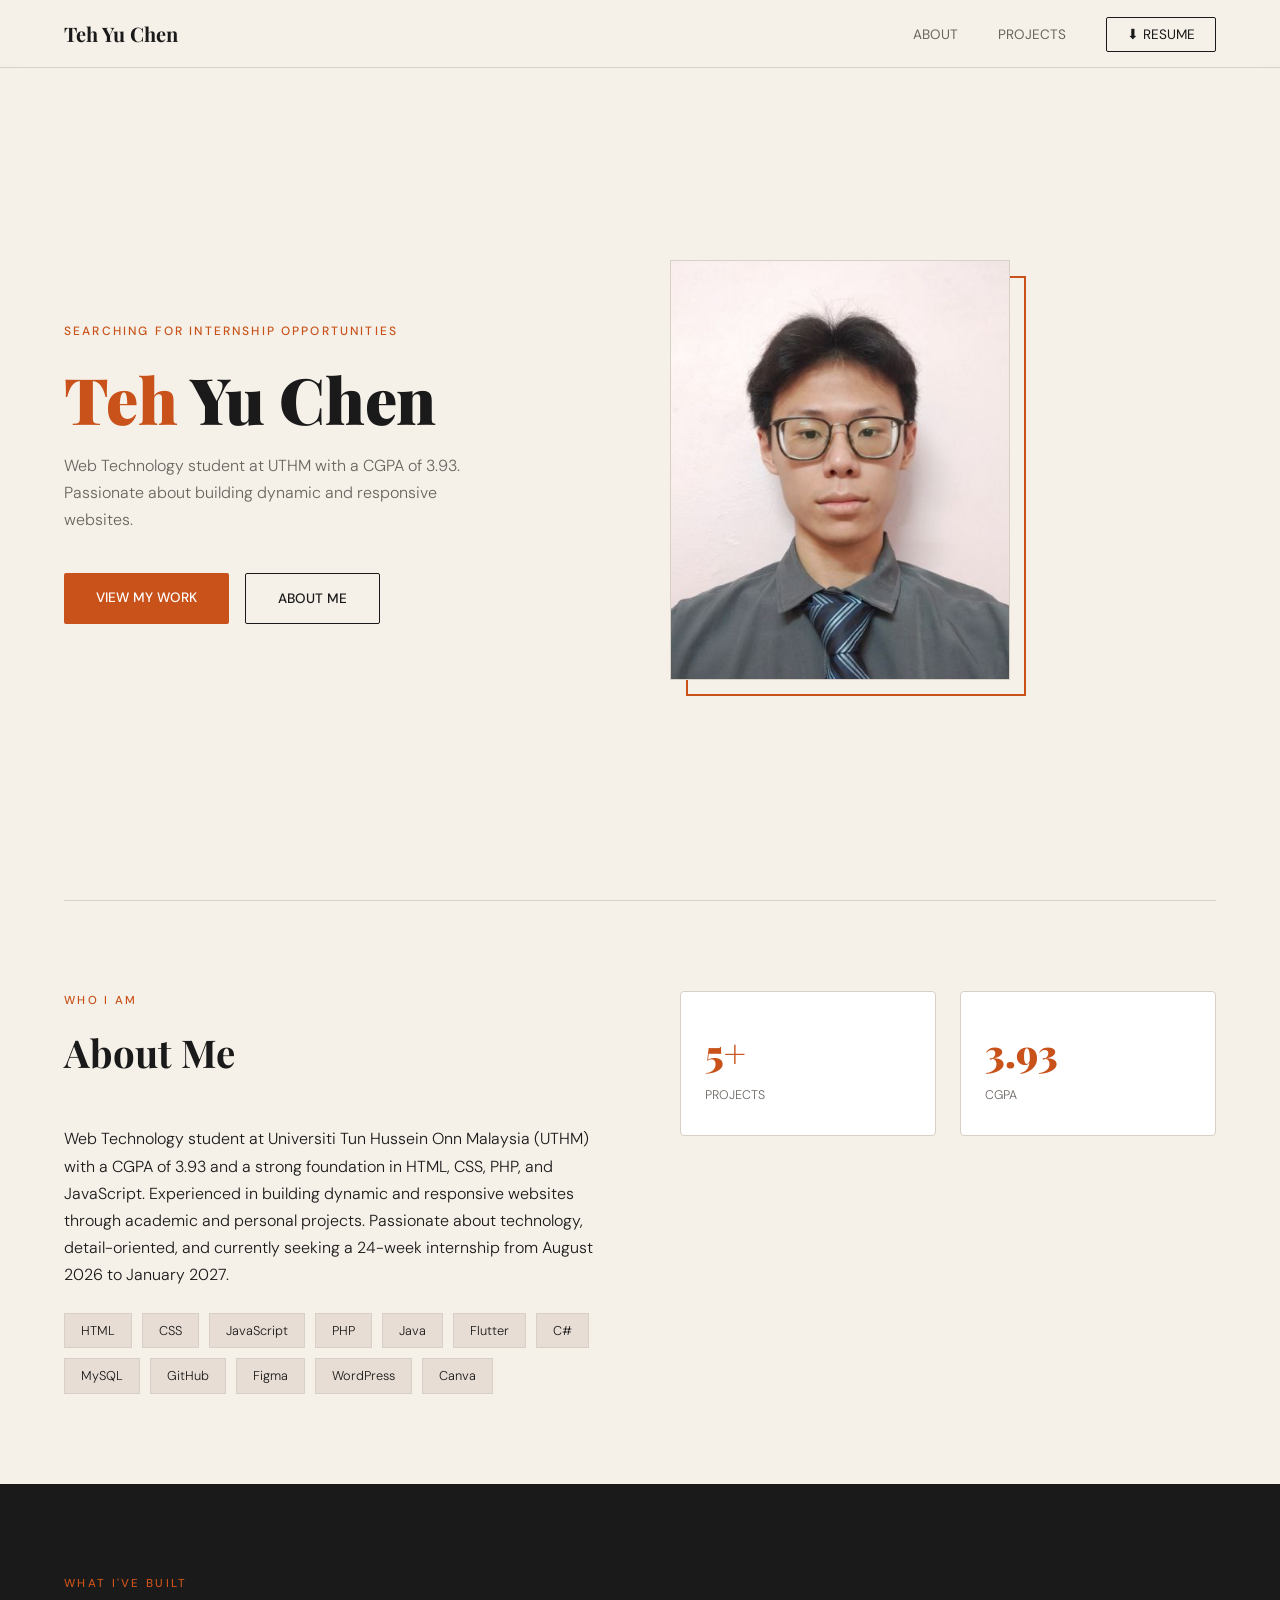
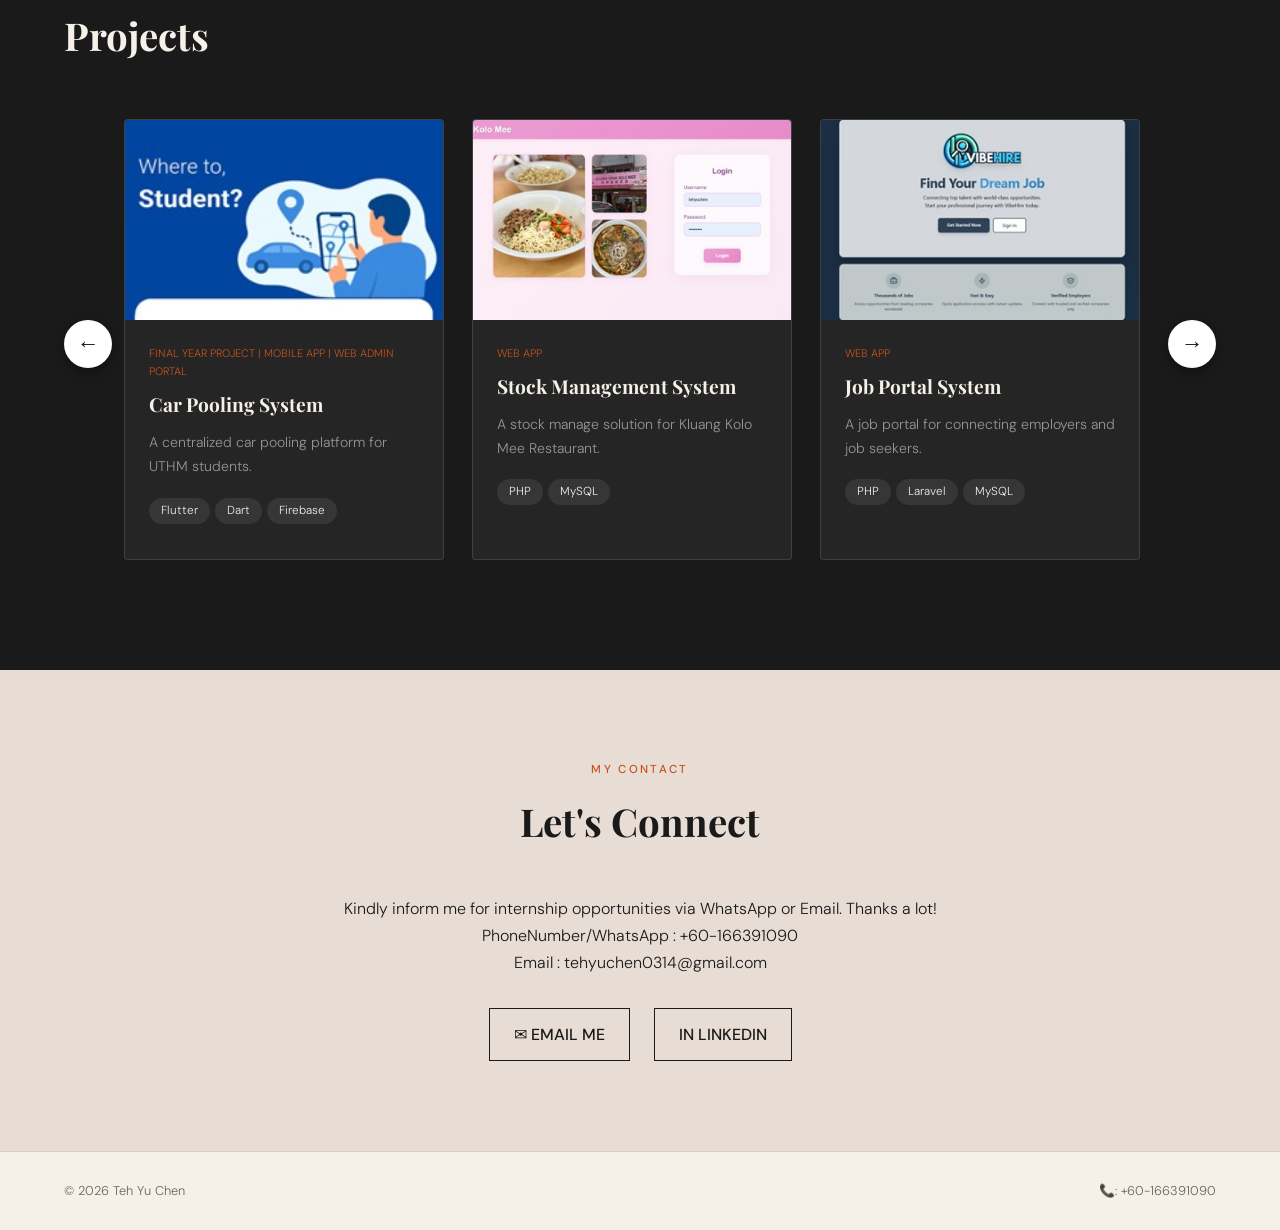
==== index.html @ 6448a8a5 "Initial portfolio upload" ====
<!DOCTYPE html>
<html lang="en">
<head>
  <meta charset="UTF-8" />
  <meta name="viewport" content="width=device-width, initial-scale=1.0"/>
  <title>Teh Yu Chen — Portfolio</title>
  <link href="https://fonts.googleapis.com/css2?family=Playfair+Display:wght@400;700;900&family=DM+Sans:wght@300;400;500&display=swap" rel="stylesheet"/>
  <link rel="stylesheet" href="style.css">
</head>
<body>

<nav>
  <a class="nav-name" href="#hero">Teh Yu Chen</a>
  <ul class="nav-links">
    <li class="hide-mobile"><a href="#about">About</a></li>
    <li class="hide-mobile"><a href="#projects">Projects</a></li>
    <li><a class="btn-resume" href="resume.html" download>⬇ Resume</a></li>
  </ul>
</nav>

<section id="hero">
  <div class="hero-text fade-up">
    <span class="hero-label">Searching for Internship Opportunities</span>
    <h1 class="hero-name"><span>Teh</span> Yu Chen</h1>
    <p class="hero-tagline">Web Technology student at UTHM with a CGPA of 3.93. Passionate about building dynamic and responsive websites.</p>
    <div class="hero-cta">
      <a href="#projects" class="btn-primary">View My Work</a>
      <a href="#about" class="btn-outline">About Me</a>
    </div>
  </div>
  <div class="hero-image-wrap fade-up" style="transition-delay:0.15s">
    <div class="profile-frame">
      <div class="profile-img-placeholder">
        <img id="profileImg" src="image/profilePhoto.jpg" alt="Teh Yu Chen"/>
        <span class="placeholder-icon">🖼</span>
        <span class="placeholder-text">Your Photo Here</span>
      </div>
    </div>
  </div>
</section>

<hr class="divider"/>

<section id="about">
  <div class="fade-up">
    <p class="section-label">Who I Am</p>
    <h2 class="section-title">About Me</h2>
    <div class="about-body">
      <p>Web Technology student at Universiti Tun Hussein Onn Malaysia (UTHM) with a CGPA of 3.93 and a strong foundation in HTML, CSS, PHP, and JavaScript. Experienced in building dynamic and responsive websites through academic and personal projects. Passionate about technology, detail-oriented, and currently seeking a 24-week internship from August 2026 to January 2027.</p>
    </div>
    <div class="skills-grid">
      <span class="skill-tag">HTML</span><span class="skill-tag">CSS</span><span class="skill-tag">JavaScript</span>
      <span class="skill-tag">PHP</span><span class="skill-tag">Java</span><span class="skill-tag">Flutter</span>
      <span class="skill-tag">C#</span><span class="skill-tag">MySQL</span><span class="skill-tag">GitHub</span>
      <span class="skill-tag">Figma</span><span class="skill-tag">WordPress</span><span class="skill-tag">Canva</span>
    </div>
  </div>
  <div class="fade-up" style="transition-delay:0.12s">
    <div class="about-stats">
      <div class="stat-box"><div class="stat-number">5+</div><div class="stat-label">Projects</div></div>
      <div class="stat-box"><div class="stat-number">3.93</div><div class="stat-label">CGPA</div></div>
    </div>
  </div>
</section>

<section id="projects">
  <p class="section-label">What I've Built</p>
  <h2 class="section-title">Projects</h2>

  <div class="carousel-container">
    
    <button class="carousel-btn left-btn" id="slideLeft" aria-label="Scroll left">←</button>
    
    <div class="projects-grid" id="projectsSlider">
      
      <div class="project-card fade-up">
        <a href="project-secureride.html" class="project-card-link">
          <div class="project-screenshot">
            <img src="image/secure_ride_profile.jpg" alt="Project 1"/>
            <span class="screenshot-placeholder-icon">🖥</span>
            <span class="screenshot-placeholder-text">Screenshot Here</span>
          </div>
          <div class="project-info">
            <span class="project-tag">Final Year Project   | Mobile App  | Web Admin Portal</span>
            <h3 class="project-title">Car Pooling System</h3>
            <p class="project-desc">A centralized car pooling platform for UTHM students.</p>
            <div class="project-tech">
              <span class="tech-pill">Flutter</span><span class="tech-pill">Dart</span><span class="tech-pill">Firebase</span>
            </div>
          </div>
        </a>
      </div>

      <div class="project-card fade-up">
        <a href="project-stock.html" class="project-card-link">
          <div class="project-screenshot">
            <img src="image/stock_management_system_profile.jpg" alt="Project 2"/>
            <span class="screenshot-placeholder-icon">🖥</span>
            <span class="screenshot-placeholder-text">Screenshot Here</span>
          </div>
          <div class="project-info">
            <span class="project-tag">Web App</span>
            <h3 class="project-title">Stock Management System</h3>
            <p class="project-desc">A stock manage solution for Kluang Kolo Mee Restaurant.</p>
            <div class="project-tech">
              <span class="tech-pill">PHP</span><span class="tech-pill">MySQL</span>
            </div>
          </div>
        </a>
      </div>

      <div class="project-card fade-up">
        <a href="project-vibehire.html" class="project-card-link">
          <div class="project-screenshot">
            <img src="image/vibeHire_profile.jpg" alt="Project 3"/>
            <span class="screenshot-placeholder-icon">🖥</span>
            <span class="screenshot-placeholder-text">Screenshot Here</span>
          </div>
          <div class="project-info">
            <span class="project-tag">Web App</span>
            <h3 class="project-title">Job Portal System</h3>
            <p class="project-desc">A job portal for connecting employers and job seekers.</p>
            <div class="project-tech">
              <span class="tech-pill">PHP</span><span class="tech-pill">Laravel</span><span class="tech-pill">MySQL</span>
            </div>
          </div>
        </a>
      </div>

      <div class="project-card fade-up">
        <a href="project-recipe.html" class="project-card-link">
          <div class="project-screenshot">
            <img src="image/forknpen_profile.jpg" alt="Project 4"/>
            <span class="screenshot-placeholder-icon">🖥</span>
            <span class="screenshot-placeholder-text">Screenshot Here</span>
          </div>
          <div class="project-info">
            <span class="project-tag">Web App</span>
            <h3 class="project-title">Recipe Sharing Platform</h3>
            <p class="project-desc">A platform for sharing and discovering new recipes.</p>
            <div class="project-tech">
              <span class="tech-pill">C#</span><span class="tech-pill">.NET MVC</span>
            </div>
          </div>
        </a>
      </div>

      <div class="project-card fade-up">
        <a href="project-ppki.html" class="project-card-link">
          <div class="project-screenshot">
            <img src="image/ppki_profile.jpg" alt="Project 5"/>
            <span class="screenshot-placeholder-icon">🖥</span>
            <span class="screenshot-placeholder-text">Screenshot Here</span>
          </div>
          <div class="project-info">
            <span class="project-tag">Mobile App</span>
            <h3 class="project-title">MarketPlace Application</h3>
            <p class="project-desc">A mobile e-commerce application to empower students in the PPKI to sell their products digitally.</p>
            <div class="project-tech">
              <span class="tech-pill">Flutter</span><span class="tech-pill">Dart</span><span class="tech-pill">Firebase</span>
            </div>
          </div>
        </a>
      </div>
      
    </div>

    <button class="carousel-btn right-btn" id="slideRight" aria-label="Scroll right">→</button>
    
  </div>
</section>

<section id="contact">
  <div class="fade-up">
    <p class="section-label">My Contact</p>
    <h2 class="section-title">Let's Connect</h2>
    <p class="contact-intro">Kindly inform me for internship opportunities via WhatsApp or Email. Thanks a lot!</p>
    <p class="contact-intro">PhoneNumber/WhatsApp : +60-166391090</p>
    <p class="contact-intro">Email : tehyuchen0314@gmail.com</p>
    <div class="contact-links">
      <a class="contact-link" href="mailto:tehyuchen0314@gmail.com">✉ Email Me</a>
      <a class="contact-link" href="www.linkedin.com/in/teh-yu-chen-b32431322" target="_blank">in LinkedIn</a>
    </div>
  </div>
</section>

<footer>
  <span>© 2026 Teh Yu Chen</span>
  <span>📞: +60-166391090</span>
</footer>

<script src="script.js"></script>
</body>
</html>
---- style.css ----
/* ── CORE STYLES ── */
*, *::before, *::after { box-sizing: border-box; margin: 0; padding: 0; }
:root {
  --cream: #F5F0E8;
  --ink: #1A1A1A;
  --muted: #6B6460;
  --accent: #C8521A;
  --accent-light: #E8DDD5;
  --line: #D8D0C6;
  --card: #FFFFFF;
}
html { scroll-behavior: smooth; }
body {
  background: var(--cream);
  color: var(--ink);
  font-family: 'DM Sans', sans-serif;
  font-weight: 300;
  line-height: 1.7;
  overflow-x: hidden;
}

/* ── NAV ── */
nav {
  position: fixed; top: 0; left: 0; right: 0; z-index: 100;
  display: flex; align-items: center; justify-content: space-between;
  padding: 0 5%; height: 68px;
  background: rgba(245,240,232,0.92);
  backdrop-filter: blur(10px);
  border-bottom: 1px solid var(--line);
}
.nav-name { font-family: 'Playfair Display', serif; font-weight: 700; font-size: 1.25rem; color: var(--ink); text-decoration: none; }
.nav-links { display: flex; align-items: center; gap: 2.5rem; list-style: none; }
.nav-links a { text-decoration: none; color: var(--muted); font-size: 0.85rem; font-weight: 400; text-transform: uppercase; transition: color 0.2s; }
.nav-links a:hover { color: var(--accent); }
.nav-links .btn-resume { padding: 8px 20px; border: 1.5px solid var(--ink); border-radius: 2px; color: var(--ink) !important; }
.nav-links .btn-resume:hover { background: var(--ink); color: var(--cream) !important; }

/* ── HERO ── */
#hero { min-height: 100vh; display: grid; grid-template-columns: 1fr 1fr; align-items: center; padding: 100px 5% 60px; gap: 60px; }
.hero-label { display: inline-block; font-size: 0.75rem; color: var(--accent); margin-bottom: 1.5rem; font-weight: 500; text-transform: uppercase; letter-spacing: 0.18em; }
.hero-name { font-family: 'Playfair Display', serif; font-size: clamp(2.8rem, 5vw, 4.5rem); font-weight: 900; line-height: 1.05; margin-bottom: 1.2rem; }
.hero-name span { color: var(--accent); }
.hero-tagline { color: var(--muted); max-width: 420px; margin-bottom: 2.5rem; }
.hero-cta { display: flex; gap: 1rem; flex-wrap: wrap; }
.btn-primary { padding: 13px 32px; background: var(--accent); color: #fff; text-decoration: none; font-size: 0.85rem; text-transform: uppercase; font-weight: 500; border-radius: 2px; transition: opacity 0.2s; }
.btn-primary:hover { opacity: 0.9; }
.btn-outline { padding: 13px 32px; border: 1.5px solid var(--ink); color: var(--ink); text-decoration: none; font-size: 0.85rem; text-transform: uppercase; font-weight: 500; border-radius: 2px; transition: background 0.2s, color 0.2s;}
.btn-outline:hover { background: var(--ink); color: var(--cream); }

/* ── IMAGES & PLACEHOLDERS ── */
.profile-frame { position: relative; width: 340px; height: 420px; }
.profile-frame::before { content: ''; position: absolute; top: 16px; left: 16px; width: 100%; height: 100%; border: 2px solid var(--accent); z-index: 0; }
.profile-img-placeholder { position: relative; z-index: 1; width: 100%; height: 100%; background: var(--accent-light); border: 1px solid var(--line); display: flex; flex-direction: column; align-items: center; justify-content: center; }
.profile-img-placeholder img { width: 100%; height: 100%; object-fit: cover; display: none; }

/* ── SECTIONS ── */
section { padding: 90px 5%; }
.section-label { font-size: 0.72rem; letter-spacing: 0.2em; text-transform: uppercase; color: var(--accent); font-weight: 500; margin-bottom: 0.6rem; }
.section-title { font-family: 'Playfair Display', serif; font-size: clamp(1.8rem, 3vw, 2.6rem); font-weight: 700; margin-bottom: 2.5rem; }
.divider { border: none; border-top: 1px solid var(--line); margin: 0 5%; }

/* ── ABOUT ── */
#about { display: grid; grid-template-columns: 1fr 1fr; gap: 80px; }
.skills-grid { display: flex; flex-wrap: wrap; gap: 10px; margin-top: 1.5rem; }
.skill-tag { padding: 6px 16px; background: var(--accent-light); border: 1px solid var(--line); font-size: 0.8rem; }
.about-stats { display: grid; grid-template-columns: 1fr 1fr; gap: 24px; }
.stat-box { padding: 28px 24px; background: var(--card); border: 1px solid var(--line); border-radius: 4px; }
.stat-number { font-family: 'Playfair Display', serif; font-size: 2.4rem; font-weight: 900; color: var(--accent); }
.stat-label { font-size: 0.78rem; color: var(--muted); text-transform: uppercase; }

/* ── PROJECTS (Horizontal Carousel) ── */
#projects { background: var(--ink); color: var(--cream); overflow: hidden; }
#projects .section-title { color: var(--cream); margin-bottom: 2.5rem; }

.project-card-link {
  text-decoration: none; /* Removes underline */
  color: inherit; /* Keeps your existing text colors */
  display: block; /* Ensures the whole card area is clickable */
}

/* The container that holds the grid and creates the "safe zones" */
.carousel-container {
  position: relative;
  display: flex;
  align-items: center;
  padding: 0 60px; /* Safe zone space for the buttons */
}

/* The new circular white button design */
.carousel-btn {
  position: absolute;
  top: 50%;
  transform: translateY(-50%);
  z-index: 10;
  background: #FFFFFF;
  color: #1A1A1A; /* Black arrow */
  border: none;
  width: 48px;
  height: 48px;
  border-radius: 50%; /* Perfect circle */
  font-size: 1.4rem;
  font-weight: bold;
  cursor: pointer;
  display: flex;
  align-items: center;
  justify-content: center;
  box-shadow: 0 4px 12px rgba(0,0,0,0.4);
  transition: transform 0.2s ease, background 0.2s ease;
}

.carousel-btn:hover {
  background: var(--cream);
  transform: translateY(-50%) scale(1.08); /* Pop effect */
}

/* Positioned exactly in the safe zones */
.left-btn { left: 0; }
.right-btn { right: 0; }

/* The scrolling grid */
.projects-grid { 
  display: flex; 
  gap: 28px; 
  overflow-x: auto; 
  scroll-behavior: smooth; 
  padding: 10px 0 20px 0; /* Space for box-shadows */
  width: 100%;
  -ms-overflow-style: none; 
  scrollbar-width: none; 
}
.projects-grid::-webkit-scrollbar { display: none; }

/* Force cards to maintain their width */
.project-card { flex: 0 0 320px; background: rgba(255,255,255,0.05); border: 1px solid rgba(255,255,255,0.12); border-radius: 4px; overflow: hidden; transition: all 0.25s; }
.project-card:hover { transform: translateY(-4px); border-color: var(--accent); }

.project-screenshot { width: 100%; height: 200px; background: rgba(200,82,26,0.15); display: flex; flex-direction: column; align-items: center; justify-content: center; position: relative; }
.project-screenshot img { width: 100%; height: 100%; object-fit: cover; display: none; }
.project-info { padding: 24px; }
.project-tag { font-size: 0.68rem; color: var(--accent); text-transform: uppercase; margin-bottom: 8px; display: block; }
.project-title { font-family: 'Playfair Display', serif; font-size: 1.2rem; margin-bottom: 10px; color: var(--cream); }
.project-desc { font-size: 0.88rem; color: rgba(245,240,232,0.55); margin-bottom: 16px; }
.tech-pill { padding: 3px 12px; background: rgba(255,255,255,0.08); border-radius: 100px; font-size: 0.73rem; margin-right: 5px; display: inline-block; margin-bottom: 6px; }

/* ── CONTACT ── */
#contact { text-align: center; background: var(--accent-light); }
.contact-links { display: flex; justify-content: center; gap: 1.5rem; margin-top: 2rem; }
.contact-link { padding: 12px 24px; border: 1.5px solid var(--ink); text-decoration: none; color: var(--ink); font-weight: 500; text-transform: uppercase; transition: all 0.2s; }
.contact-link:hover { background: var(--ink); color: var(--cream); }

/* ── FOOTER ── */
footer { padding: 28px 5%; display: flex; justify-content: space-between; border-top: 1px solid var(--line); font-size: 0.8rem; color: var(--muted); }

/* ── ANIMATIONS ── */
.fade-up { opacity: 0; transform: translateY(28px); transition: all 0.7s ease; }
.fade-up.visible { opacity: 1; transform: translateY(0); }

/* ── RESPONSIVE ── */
@media (max-width: 860px) {
  #hero { grid-template-columns: 1fr; }
  .profile-frame { width: 260px; height: 320px; margin: 0 auto; }
  #about { grid-template-columns: 1fr; }
  
  /* Reduce padding on smaller screens so cards don't get squished */
  .carousel-container { padding: 0 45px; }
}

@media (max-width: 400px) {
  /* On very small phones, make the project card almost fit the screen width */
  .project-card { flex: 0 0 85vw; }
}

/* ── RESUME DOWNLOAD PAGE ── */
.resume-hero {
  /* This ensures the section fills the screen so the footer stays at the bottom */
  min-height: calc(100vh - 84px); 
  display: flex;
  flex-direction: column;
  align-items: center;
  justify-content: center;
  text-align: center;
  padding: 130px 5% 60px;
}

.resume-hero .section-label { margin-bottom: 0.8rem; }

.resume-hero h1 {
  font-family: 'Playfair Display', serif;
  font-size: clamp(2.2rem, 4vw, 3.4rem);
  font-weight: 900;
  margin-bottom: 1rem;
  line-height: 1.1;
}

.resume-hero h1 span { color: var(--accent); }

.resume-hero p {
  color: var(--muted);
  max-width: 480px;
  margin: 0 auto 2.5rem;
  font-size: 0.95rem;
  line-height: 1.8;
}

.download-btn-wrap {
  display: flex;
  gap: 1rem;
  flex-wrap: wrap;
  justify-content: center;
}

.btn-download {
  display: inline-flex;
  align-items: center;
  gap: 10px;
  padding: 14px 36px;
  background: var(--accent);
  color: #fff;
  text-decoration: none;
  font-size: 0.85rem;
  text-transform: uppercase;
  font-weight: 500;
  letter-spacing: 0.08em;
  border-radius: 2px;
  transition: opacity 0.2s, transform 0.2s;
}

.btn-download:hover { opacity: 0.88; transform: translateY(-1px); }

.btn-download-outline {
  display: inline-flex;
  align-items: center;
  gap: 10px;
  padding: 14px 36px;
  border: 1.5px solid var(--ink);
  color: var(--ink);
  text-decoration: none;
  font-size: 0.85rem;
  text-transform: uppercase;
  font-weight: 500;
  letter-spacing: 0.08em;
  border-radius: 2px;
  transition: background 0.2s, color 0.2s;
}

.btn-download-outline:hover { background: var(--ink); color: var(--cream); }

/* ── INDIVIDUAL PROJECT PAGE STYLES ── */

/* Header Split Layout */
.project-header-split {
  padding: 160px 5% 60px;
  max-width: 1100px;
  margin: 0 auto;
  display: grid;
  grid-template-columns: 1fr 1fr;
  gap: 60px;
  align-items: center;
}

.ph-left h1 {
  font-family: 'Playfair Display', serif;
  font-size: clamp(2.2rem, 4vw, 3.8rem);
  font-weight: 900;
  margin-bottom: 1.2rem;
  line-height: 1.1;
}

.ph-left h1 span { color: var(--accent); }

.project-subtitle {
  color: var(--muted);
  font-size: 1.05rem;
  line-height: 1.8;
  max-width: 480px;
}

.ph-right {
  display: flex;
  justify-content: flex-end;
}

.meta-list {
  display: flex;
  flex-direction: column;
  gap: 24px;
  border-left: 2px solid var(--accent);
  padding-left: 32px;
}

.meta-label {
  display: block;
  font-size: 0.72rem;
  text-transform: uppercase;
  letter-spacing: 0.15em;
  color: var(--muted);
  margin-bottom: 4px;
  font-weight: 500;
}

.meta-value {
  font-weight: 500;
  color: var(--ink);
  font-size: 1.1rem;
}

.meta-tech-list {
  display: flex;
  flex-wrap: wrap;
  gap: 8px;
  margin-top: 6px;
}

/* Main Content Area */
.project-details {
  max-width: 1100px;
  margin: 0 auto;
  padding: 0 5% 90px;
}

.project-overview {
  display: grid;
  grid-template-columns: 1fr 1fr;
  gap: 60px;
  margin-bottom: 60px;
}

.project-overview h3, .gallery-section h3 {
  font-family: 'Playfair Display', serif;
  font-size: 1.5rem;
  margin-bottom: 20px;
  color: var(--ink);
}

.overview-text p {
  color: var(--muted);
  line-height: 1.8;
}

.feature-list {
  list-style: none;
}

.feature-list li {
  position: relative;
  padding-left: 20px;
  margin-bottom: 16px;
  color: var(--muted);
  font-size: 0.95rem;
  line-height: 1.7;
}

.feature-list li::before {
  content: '→';
  position: absolute;
  left: 0;
  color: var(--accent);
  font-weight: bold;
}

.feature-list strong {
  color: var(--ink);
}

/* Screenshot Galleries */
.gallery-section {
  margin-bottom: 60px;
}

.screenshot-box {
  background: var(--accent-light);
  border: 1px solid var(--line);
  border-radius: 4px;
  overflow: hidden;
  box-shadow: 0 4px 20px rgba(0,0,0,0.05);
}

.screenshot-box img {
  width: 100%;
  height: 100%;
  object-fit: cover;
  display: block;
}

/* 3 Portrait Images (Mobile) */
.mobile-gallery {
  display: grid;
  grid-template-columns: repeat(3, 1fr);
  gap: 20px;
}

.mobile-shot {
  aspect-ratio: 9 / 19;
}

/* 2 Landscape Images (Web Admin) */
.web-gallery {
  display: grid;
  grid-template-columns: repeat(2, 1fr);
  gap: 20px;
}

.web-shot {
  aspect-ratio: 16 / 9;
}

/* Responsive Overrides */
@media (max-width: 860px) {
  .project-header-split {
    grid-template-columns: 1fr;
    gap: 40px;
    padding-top: 130px;
  }
  .ph-right {
    justify-content: flex-start;
  }
  .meta-list {
    border-left: none;
    padding-left: 0;
    border-top: 1px solid var(--line);
    padding-top: 30px;
  }
  .project-overview { grid-template-columns: 1fr; gap: 40px; }
  .web-gallery { grid-template-columns: 1fr; }
}

@media (max-width: 600px) {
  .mobile-gallery { grid-template-columns: 1fr; }
  .mobile-shot { max-width: 320px; margin: 0 auto; }
}
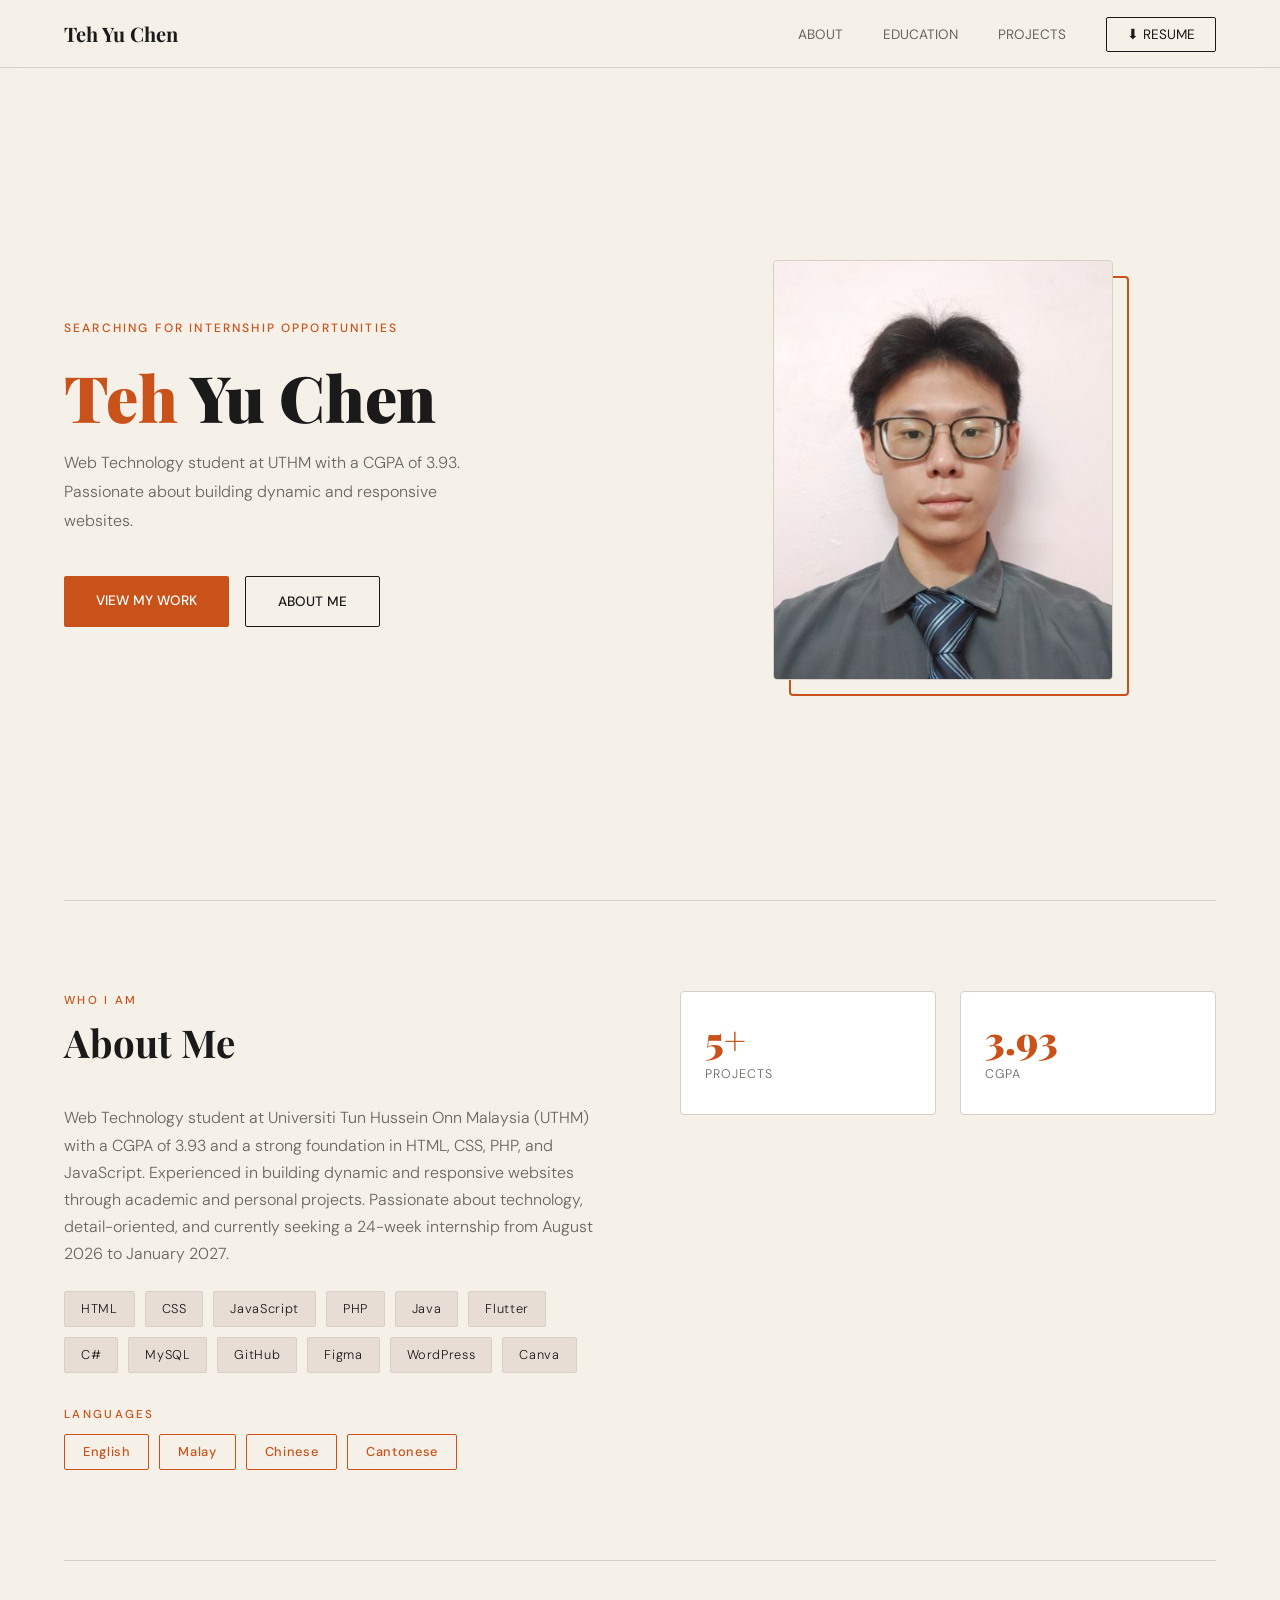
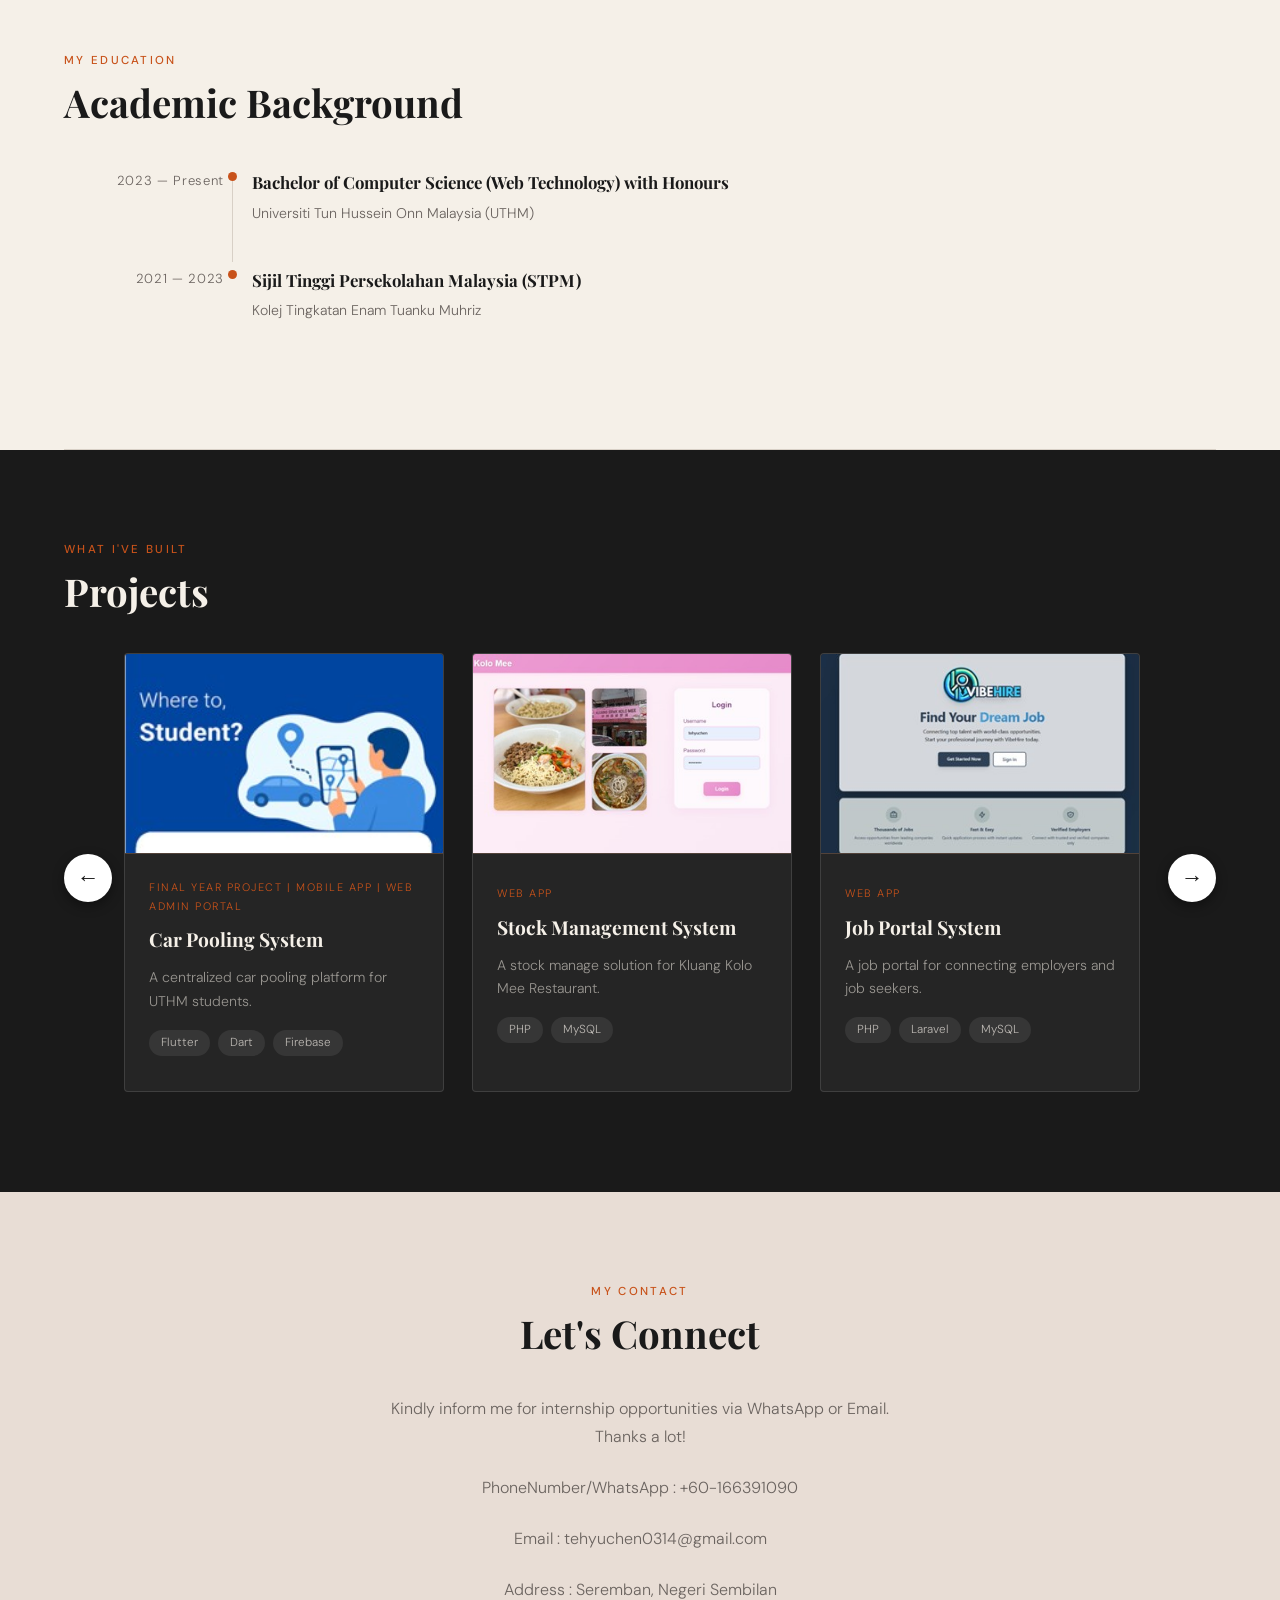
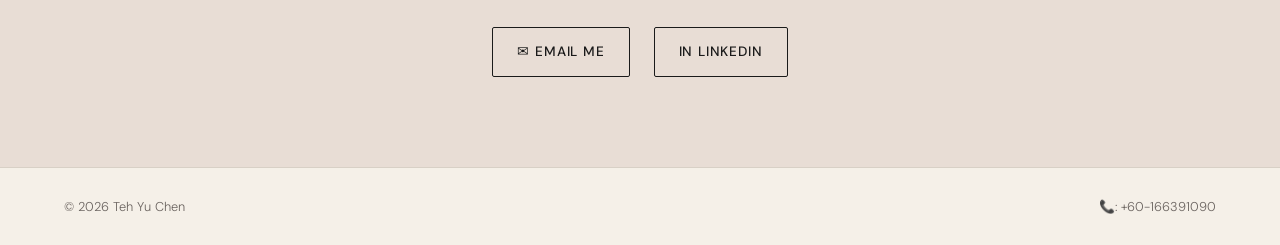
==== commit 2347c534: "Layout Adjustment + Academic detail" ====
--- a/index.html
+++ b/index.html
@@ -13,6 +13,7 @@
   <a class="nav-name" href="#hero">Teh Yu Chen</a>
   <ul class="nav-links">
     <li class="hide-mobile"><a href="#about">About</a></li>
+    <li class="hide-mobile"><a href="#education">Education</a></li>
     <li class="hide-mobile"><a href="#projects">Projects</a></li>
     <li><a class="btn-resume" href="resume.html" download>⬇ Resume</a></li>
   </ul>
@@ -54,6 +55,17 @@
       <span class="skill-tag">C#</span><span class="skill-tag">MySQL</span><span class="skill-tag">GitHub</span>
       <span class="skill-tag">Figma</span><span class="skill-tag">WordPress</span><span class="skill-tag">Canva</span>
     </div>
+
+    <div class="lang-section">
+      <p class="section-label" style="margin-top: 2rem;">Languages</p>
+      <div class="lang-grid">
+        <span class="lang-tag">English</span>
+        <span class="lang-tag">Malay</span>
+        <span class="lang-tag">Chinese</span>
+        <span class="lang-tag">Cantonese</span>
+      </div>
+    </div>
+
   </div>
   <div class="fade-up" style="transition-delay:0.12s">
     <div class="about-stats">
@@ -62,6 +74,36 @@
     </div>
   </div>
 </section>
+
+<hr class="divider"/>
+
+<section id="education">
+  <p class="section-label">My Education</p>
+  <h2 class="section-title">Academic Background</h2>
+  <div class="edu-timeline">
+
+    <div class="edu-item fade-up">
+      <div class="edu-year">2023 — Present</div>
+      <div class="edu-dot"></div>
+      <div class="edu-content">
+        <div class="edu-degree">Bachelor of Computer Science (Web Technology) with Honours</div>
+        <div class="edu-school">Universiti Tun Hussein Onn Malaysia (UTHM)</div>
+      </div>
+    </div>
+
+    <div class="edu-item fade-up" style="transition-delay:0.1s">
+      <div class="edu-year">2021 — 2023</div>
+      <div class="edu-dot"></div>
+      <div class="edu-content">
+        <div class="edu-degree">Sijil Tinggi Persekolahan Malaysia (STPM)</div>
+        <div class="edu-school">Kolej Tingkatan Enam Tuanku Muhriz</div>
+      </div>
+    </div>
+
+  </div>
+</section>
+
+<hr class="divider"/>
 
 <section id="projects">
   <p class="section-label">What I've Built</p>
@@ -177,9 +219,10 @@
     <p class="contact-intro">Kindly inform me for internship opportunities via WhatsApp or Email. Thanks a lot!</p>
     <p class="contact-intro">PhoneNumber/WhatsApp : +60-166391090</p>
     <p class="contact-intro">Email : tehyuchen0314@gmail.com</p>
+    <p class="contact-intro">Address : Seremban, Negeri Sembilan</p>
     <div class="contact-links">
       <a class="contact-link" href="mailto:tehyuchen0314@gmail.com">✉ Email Me</a>
-      <a class="contact-link" href="www.linkedin.com/in/teh-yu-chen-b32431322" target="_blank">in LinkedIn</a>
+      <a class="contact-link" href="https://www.linkedin.com/in/teh-yu-chen-b32431322" target="_blank">in LinkedIn</a>
     </div>
   </div>
 </section>
--- a/style.css
+++ b/style.css
@@ -28,403 +28,197 @@
   backdrop-filter: blur(10px);
   border-bottom: 1px solid var(--line);
 }
-.nav-name { font-family: 'Playfair Display', serif; font-weight: 700; font-size: 1.25rem; color: var(--ink); text-decoration: none; }
+.nav-name { 
+  font-family: 'Playfair Display', serif; 
+  font-weight: 700; 
+  font-size: 1.25rem; 
+  color: var(--ink); 
+  text-decoration: none; 
+  white-space: nowrap; 
+}
 .nav-links { display: flex; align-items: center; gap: 2.5rem; list-style: none; }
 .nav-links a { text-decoration: none; color: var(--muted); font-size: 0.85rem; font-weight: 400; text-transform: uppercase; transition: color 0.2s; }
 .nav-links a:hover { color: var(--accent); }
-.nav-links .btn-resume { padding: 8px 20px; border: 1.5px solid var(--ink); border-radius: 2px; color: var(--ink) !important; }
+.nav-links .btn-resume { 
+  padding: 8px 20px; 
+  border: 1.5px solid var(--ink); 
+  border-radius: 2px; 
+  color: var(--ink) !important; 
+  white-space: nowrap; 
+}
 .nav-links .btn-resume:hover { background: var(--ink); color: var(--cream) !important; }
 
 /* ── HERO ── */
 #hero { min-height: 100vh; display: grid; grid-template-columns: 1fr 1fr; align-items: center; padding: 100px 5% 60px; gap: 60px; }
+.hero-text { max-width: 560px; }
 .hero-label { display: inline-block; font-size: 0.75rem; color: var(--accent); margin-bottom: 1.5rem; font-weight: 500; text-transform: uppercase; letter-spacing: 0.18em; }
 .hero-name { font-family: 'Playfair Display', serif; font-size: clamp(2.8rem, 5vw, 4.5rem); font-weight: 900; line-height: 1.05; margin-bottom: 1.2rem; }
 .hero-name span { color: var(--accent); }
-.hero-tagline { color: var(--muted); max-width: 420px; margin-bottom: 2.5rem; }
+.hero-tagline { color: var(--muted); max-width: 420px; margin-bottom: 2.5rem; line-height: 1.8; }
 .hero-cta { display: flex; gap: 1rem; flex-wrap: wrap; }
-.btn-primary { padding: 13px 32px; background: var(--accent); color: #fff; text-decoration: none; font-size: 0.85rem; text-transform: uppercase; font-weight: 500; border-radius: 2px; transition: opacity 0.2s; }
-.btn-primary:hover { opacity: 0.9; }
-.btn-outline { padding: 13px 32px; border: 1.5px solid var(--ink); color: var(--ink); text-decoration: none; font-size: 0.85rem; text-transform: uppercase; font-weight: 500; border-radius: 2px; transition: background 0.2s, color 0.2s;}
+.btn-primary { padding: 13px 32px; background: var(--accent); color: #fff; text-decoration: none; font-size: 0.85rem; text-transform: uppercase; font-weight: 500; border-radius: 2px; transition: opacity 0.2s, transform 0.2s; }
+.btn-primary:hover { opacity: 0.88; transform: translateY(-1px); }
+.btn-outline { padding: 13px 32px; border: 1.5px solid var(--ink); color: var(--ink); text-decoration: none; font-size: 0.85rem; text-transform: uppercase; font-weight: 500; border-radius: 2px; transition: background 0.2s, color 0.2s; }
 .btn-outline:hover { background: var(--ink); color: var(--cream); }
 
-/* ── IMAGES & PLACEHOLDERS ── */
+/* ── IMAGES & PLACEHOLDERS (Restored Original Alignments) ── */
+.hero-image-wrap { position: relative; display: flex; justify-content: center; align-items: center; }
 .profile-frame { position: relative; width: 340px; height: 420px; }
-.profile-frame::before { content: ''; position: absolute; top: 16px; left: 16px; width: 100%; height: 100%; border: 2px solid var(--accent); z-index: 0; }
-.profile-img-placeholder { position: relative; z-index: 1; width: 100%; height: 100%; background: var(--accent-light); border: 1px solid var(--line); display: flex; flex-direction: column; align-items: center; justify-content: center; }
+.profile-frame::before { content: ''; position: absolute; top: 16px; left: 16px; width: 100%; height: 100%; border: 2px solid var(--accent); border-radius: 4px; z-index: 0; }
+.profile-img-placeholder { position: relative; z-index: 1; width: 100%; height: 100%; background: var(--accent-light); border: 1px solid var(--line); border-radius: 4px; display: flex; flex-direction: column; align-items: center; justify-content: center; gap: 12px; overflow: hidden; }
 .profile-img-placeholder img { width: 100%; height: 100%; object-fit: cover; display: none; }
+.placeholder-icon { font-size: 3rem; opacity: 0.35; }
+.placeholder-text { font-size: 0.78rem; color: var(--muted); letter-spacing: 0.1em; text-transform: uppercase; }
 
 /* ── SECTIONS ── */
 section { padding: 90px 5%; }
 .section-label { font-size: 0.72rem; letter-spacing: 0.2em; text-transform: uppercase; color: var(--accent); font-weight: 500; margin-bottom: 0.6rem; }
-.section-title { font-family: 'Playfair Display', serif; font-size: clamp(1.8rem, 3vw, 2.6rem); font-weight: 700; margin-bottom: 2.5rem; }
-.divider { border: none; border-top: 1px solid var(--line); margin: 0 5%; }
-
-/* ── ABOUT ── */
-#about { display: grid; grid-template-columns: 1fr 1fr; gap: 80px; }
+.section-title { font-family: 'Playfair Display', serif; font-size: clamp(1.8rem, 3vw, 2.6rem); font-weight: 700; line-height: 1.15; margin-bottom: 2.5rem; }
+hr.divider { border: none; border-top: 1px solid var(--line); margin: 0 5%; }
+
+/* ── ABOUT  ── */
+#about { display: grid; grid-template-columns: 1fr 1fr; gap: 80px; align-items: start; }
+.about-body { color: var(--muted); font-size: 1rem; }
+.about-body p { margin-bottom: 1.2rem; }
 .skills-grid { display: flex; flex-wrap: wrap; gap: 10px; margin-top: 1.5rem; }
-.skill-tag { padding: 6px 16px; background: var(--accent-light); border: 1px solid var(--line); font-size: 0.8rem; }
+.skill-tag { padding: 6px 16px; background: var(--accent-light); border: 1px solid var(--line); border-radius: 2px; font-size: 0.8rem; color: var(--ink); letter-spacing: 0.05em; }
 .about-stats { display: grid; grid-template-columns: 1fr 1fr; gap: 24px; }
 .stat-box { padding: 28px 24px; background: var(--card); border: 1px solid var(--line); border-radius: 4px; }
-.stat-number { font-family: 'Playfair Display', serif; font-size: 2.4rem; font-weight: 900; color: var(--accent); }
-.stat-label { font-size: 0.78rem; color: var(--muted); text-transform: uppercase; }
-
-/* ── PROJECTS (Horizontal Carousel) ── */
-#projects { background: var(--ink); color: var(--cream); overflow: hidden; }
-#projects .section-title { color: var(--cream); margin-bottom: 2.5rem; }
-
-.project-card-link {
-  text-decoration: none; /* Removes underline */
-  color: inherit; /* Keeps your existing text colors */
-  display: block; /* Ensures the whole card area is clickable */
-}
-
-/* The container that holds the grid and creates the "safe zones" */
-.carousel-container {
-  position: relative;
-  display: flex;
-  align-items: center;
-  padding: 0 60px; /* Safe zone space for the buttons */
-}
-
-/* The new circular white button design */
-.carousel-btn {
-  position: absolute;
-  top: 50%;
-  transform: translateY(-50%);
-  z-index: 10;
-  background: #FFFFFF;
-  color: #1A1A1A; /* Black arrow */
-  border: none;
-  width: 48px;
-  height: 48px;
-  border-radius: 50%; /* Perfect circle */
-  font-size: 1.4rem;
-  font-weight: bold;
-  cursor: pointer;
-  display: flex;
-  align-items: center;
-  justify-content: center;
-  box-shadow: 0 4px 12px rgba(0,0,0,0.4);
-  transition: transform 0.2s ease, background 0.2s ease;
-}
-
-.carousel-btn:hover {
-  background: var(--cream);
-  transform: translateY(-50%) scale(1.08); /* Pop effect */
-}
-
-/* Positioned exactly in the safe zones */
+.stat-number { font-family: 'Playfair Display', serif; font-size: 2.4rem; font-weight: 900; color: var(--accent); line-height: 1; margin-bottom: 6px; }
+.stat-label { font-size: 0.78rem; color: var(--muted); letter-spacing: 0.08em; text-transform: uppercase; }
+
+
+/* ── PROJECTS (Carousel with Restored Original Placeholders) ── */
+#projects { background: var(--ink); color: var(--cream); }
+#projects .section-title { color: var(--cream); }
+
+.project-card-link { text-decoration: none; color: inherit; display: block; }
+.carousel-container { position: relative; display: flex; align-items: center; padding: 0 60px; }
+.carousel-btn { position: absolute; top: 50%; transform: translateY(-50%); z-index: 10; background: #FFFFFF; color: #1A1A1A; border: none; width: 48px; height: 48px; border-radius: 50%; font-size: 1.4rem; font-weight: bold; cursor: pointer; display: flex; align-items: center; justify-content: center; box-shadow: 0 4px 12px rgba(0,0,0,0.4); transition: transform 0.2s ease, background 0.2s ease; }
+.carousel-btn:hover { background: var(--cream); transform: translateY(-50%) scale(1.08); }
 .left-btn { left: 0; }
 .right-btn { right: 0; }
 
-/* The scrolling grid */
-.projects-grid { 
-  display: flex; 
-  gap: 28px; 
-  overflow-x: auto; 
-  scroll-behavior: smooth; 
-  padding: 10px 0 20px 0; /* Space for box-shadows */
-  width: 100%;
-  -ms-overflow-style: none; 
-  scrollbar-width: none; 
-}
+.projects-grid { display: flex; gap: 28px; overflow-x: auto; scroll-behavior: smooth; padding-bottom: 10px; width: 100%; -ms-overflow-style: none; scrollbar-width: none; }
 .projects-grid::-webkit-scrollbar { display: none; }
 
-/* Force cards to maintain their width */
-.project-card { flex: 0 0 320px; background: rgba(255,255,255,0.05); border: 1px solid rgba(255,255,255,0.12); border-radius: 4px; overflow: hidden; transition: all 0.25s; }
+.project-card { flex: 0 0 320px; background: rgba(255,255,255,0.05); border: 1px solid rgba(255,255,255,0.12); border-radius: 4px; overflow: hidden; transition: transform 0.25s, border-color 0.25s; }
 .project-card:hover { transform: translateY(-4px); border-color: var(--accent); }
 
-.project-screenshot { width: 100%; height: 200px; background: rgba(200,82,26,0.15); display: flex; flex-direction: column; align-items: center; justify-content: center; position: relative; }
+.project-screenshot { width: 100%; height: 200px; background: rgba(200,82,26,0.15); display: flex; flex-direction: column; align-items: center; justify-content: center; gap: 10px; border-bottom: 1px solid rgba(255,255,255,0.1); position: relative; overflow: hidden; }
 .project-screenshot img { width: 100%; height: 100%; object-fit: cover; display: none; }
+.screenshot-placeholder-icon { font-size: 2.2rem; opacity: 0.3; }
+.screenshot-placeholder-text { font-size: 0.72rem; color: rgba(255,255,255,0.3); letter-spacing: 0.12em; text-transform: uppercase; }
+
 .project-info { padding: 24px; }
-.project-tag { font-size: 0.68rem; color: var(--accent); text-transform: uppercase; margin-bottom: 8px; display: block; }
-.project-title { font-family: 'Playfair Display', serif; font-size: 1.2rem; margin-bottom: 10px; color: var(--cream); }
-.project-desc { font-size: 0.88rem; color: rgba(245,240,232,0.55); margin-bottom: 16px; }
-.tech-pill { padding: 3px 12px; background: rgba(255,255,255,0.08); border-radius: 100px; font-size: 0.73rem; margin-right: 5px; display: inline-block; margin-bottom: 6px; }
-
-/* ── CONTACT ── */
+.project-tag { display: inline-block; font-size: 0.68rem; letter-spacing: 0.14em; text-transform: uppercase; color: var(--accent); margin-bottom: 8px; }
+.project-title { font-family: 'Playfair Display', serif; font-size: 1.2rem; font-weight: 700; margin-bottom: 10px; color: var(--cream); }
+.project-desc { font-size: 0.88rem; color: rgba(245,240,232,0.55); line-height: 1.7; margin-bottom: 16px; }
+.project-tech { display: flex; flex-wrap: wrap; gap: 8px; }
+.tech-pill { padding: 3px 12px; background: rgba(255,255,255,0.08); border-radius: 100px; font-size: 0.73rem; color: rgba(245,240,232,0.7); }
+
+/* ── CONTACT (Restored Contact Intro) ── */
 #contact { text-align: center; background: var(--accent-light); }
-.contact-links { display: flex; justify-content: center; gap: 1.5rem; margin-top: 2rem; }
-.contact-link { padding: 12px 24px; border: 1.5px solid var(--ink); text-decoration: none; color: var(--ink); font-weight: 500; text-transform: uppercase; transition: all 0.2s; }
+.contact-intro { max-width: 520px; margin: 0 auto 1.5rem; color: var(--muted); font-size: 1rem; }
+.contact-links { display: flex; justify-content: center; gap: 1.5rem; flex-wrap: wrap; margin-top: 1rem; }
+.contact-link { display: flex; align-items: center; gap: 8px; text-decoration: none; color: var(--ink); font-size: 0.85rem; letter-spacing: 0.06em; text-transform: uppercase; font-weight: 500; padding: 12px 24px; border: 1.5px solid var(--ink); border-radius: 2px; transition: background 0.2s, color 0.2s; }
 .contact-link:hover { background: var(--ink); color: var(--cream); }
 
 /* ── FOOTER ── */
-footer { padding: 28px 5%; display: flex; justify-content: space-between; border-top: 1px solid var(--line); font-size: 0.8rem; color: var(--muted); }
+footer { padding: 28px 5%; display: flex; justify-content: space-between; align-items: center; border-top: 1px solid var(--line); font-size: 0.8rem; color: var(--muted); }
 
 /* ── ANIMATIONS ── */
-.fade-up { opacity: 0; transform: translateY(28px); transition: all 0.7s ease; }
+.fade-up { opacity: 0; transform: translateY(28px); transition: opacity 0.7s ease, transform 0.7s ease; }
 .fade-up.visible { opacity: 1; transform: translateY(0); }
 
-/* ── RESPONSIVE ── */
+/* ── RESUME DOWNLOAD PAGE ── */
+.resume-hero { min-height: calc(100vh - 84px); display: flex; flex-direction: column; align-items: center; justify-content: center; text-align: center; padding: 130px 5% 60px; }
+.resume-hero .section-label { margin-bottom: 0.8rem; }
+.resume-hero h1 { font-family: 'Playfair Display', serif; font-size: clamp(2.2rem, 4vw, 3.4rem); font-weight: 900; margin-bottom: 1rem; line-height: 1.1; }
+.resume-hero h1 span { color: var(--accent); }
+.resume-hero p { color: var(--muted); max-width: 480px; margin: 0 auto 2.5rem; font-size: 0.95rem; line-height: 1.8; }
+.download-btn-wrap { display: flex; gap: 1rem; flex-wrap: wrap; justify-content: center; }
+.btn-download { display: inline-flex; align-items: center; gap: 10px; padding: 14px 36px; background: var(--accent); color: #fff; text-decoration: none; font-size: 0.85rem; text-transform: uppercase; font-weight: 500; letter-spacing: 0.08em; border-radius: 2px; transition: opacity 0.2s, transform 0.2s; }
+.btn-download:hover { opacity: 0.88; transform: translateY(-1px); }
+.btn-download-outline { display: inline-flex; align-items: center; gap: 10px; padding: 14px 36px; border: 1.5px solid var(--ink); color: var(--ink); text-decoration: none; font-size: 0.85rem; text-transform: uppercase; font-weight: 500; letter-spacing: 0.08em; border-radius: 2px; transition: background 0.2s, color 0.2s; }
+.btn-download-outline:hover { background: var(--ink); color: var(--cream); }
+
+/* ── INDIVIDUAL PROJECT PAGE STYLES ── */
+.project-header-split { padding: 160px 5% 60px; max-width: 1100px; margin: 0 auto; display: grid; grid-template-columns: 1fr 1fr; gap: 60px; align-items: center; }
+.ph-left h1 { font-family: 'Playfair Display', serif; font-size: clamp(2.2rem, 4vw, 3.8rem); font-weight: 900; margin-bottom: 1.2rem; line-height: 1.1; }
+.ph-left h1 span { color: var(--accent); }
+.project-subtitle { color: var(--muted); font-size: 1.05rem; line-height: 1.8; max-width: 480px; }
+.ph-right { display: flex; justify-content: flex-end; }
+.meta-list { display: flex; flex-direction: column; gap: 24px; border-left: 2px solid var(--accent); padding-left: 32px; }
+.meta-label { display: block; font-size: 0.72rem; text-transform: uppercase; letter-spacing: 0.15em; color: var(--muted); margin-bottom: 4px; font-weight: 500; }
+.meta-value { font-weight: 500; color: var(--ink); font-size: 1.1rem; }
+.meta-tech-list { display: flex; flex-wrap: wrap; gap: 8px; margin-top: 6px; }
+
+.project-details { max-width: 1100px; margin: 0 auto; padding: 0 5% 90px; }
+.project-overview { display: grid; grid-template-columns: 1fr 1fr; gap: 60px; margin-bottom: 60px; }
+.project-overview h3, .gallery-section h3 { font-family: 'Playfair Display', serif; font-size: 1.5rem; margin-bottom: 20px; color: var(--ink); }
+.overview-text p { color: var(--muted); line-height: 1.8; }
+.feature-list { list-style: none; }
+.feature-list li { position: relative; padding-left: 20px; margin-bottom: 16px; color: var(--muted); font-size: 0.95rem; line-height: 1.7; }
+.feature-list li::before { content: '→'; position: absolute; left: 0; color: var(--accent); font-weight: bold; }
+.feature-list strong { color: var(--ink); }
+
+.gallery-section { margin-bottom: 60px; }
+.screenshot-box { background: var(--accent-light); border: 1px solid var(--line); border-radius: 4px; overflow: hidden; box-shadow: 0 4px 20px rgba(0,0,0,0.05); }
+.screenshot-box img { width: 100%; height: 100%; object-fit: cover; display: block; }
+.mobile-gallery { display: grid; grid-template-columns: repeat(3, 1fr); gap: 20px; }
+.mobile-shot { aspect-ratio: 9 / 19; }
+.web-gallery { display: grid; grid-template-columns: repeat(2, 1fr); gap: 20px; }
+.web-shot { aspect-ratio: 16 / 9; }
+
+/* ── RESPONSIVE MEDIA QUERIES (Restored Original Tablet Breakpoints) ── */
 @media (max-width: 860px) {
-  #hero { grid-template-columns: 1fr; }
+  #hero { grid-template-columns: 1fr; padding-top: 120px; }
+  .hero-image-wrap { order: -1; }
   .profile-frame { width: 260px; height: 320px; margin: 0 auto; }
-  #about { grid-template-columns: 1fr; }
-  
-  /* Reduce padding on smaller screens so cards don't get squished */
-  .carousel-container { padding: 0 45px; }
-}
-
-@media (max-width: 400px) {
-  /* On very small phones, make the project card almost fit the screen width */
-  .project-card { flex: 0 0 85vw; }
-}
-
-/* ── RESUME DOWNLOAD PAGE ── */
-.resume-hero {
-  /* This ensures the section fills the screen so the footer stays at the bottom */
-  min-height: calc(100vh - 84px); 
-  display: flex;
-  flex-direction: column;
-  align-items: center;
-  justify-content: center;
-  text-align: center;
-  padding: 130px 5% 60px;
-}
-
-.resume-hero .section-label { margin-bottom: 0.8rem; }
-
-.resume-hero h1 {
-  font-family: 'Playfair Display', serif;
-  font-size: clamp(2.2rem, 4vw, 3.4rem);
-  font-weight: 900;
-  margin-bottom: 1rem;
-  line-height: 1.1;
-}
-
-.resume-hero h1 span { color: var(--accent); }
-
-.resume-hero p {
-  color: var(--muted);
-  max-width: 480px;
-  margin: 0 auto 2.5rem;
-  font-size: 0.95rem;
-  line-height: 1.8;
-}
-
-.download-btn-wrap {
-  display: flex;
-  gap: 1rem;
-  flex-wrap: wrap;
-  justify-content: center;
-}
-
-.btn-download {
-  display: inline-flex;
-  align-items: center;
-  gap: 10px;
-  padding: 14px 36px;
-  background: var(--accent);
-  color: #fff;
-  text-decoration: none;
-  font-size: 0.85rem;
-  text-transform: uppercase;
-  font-weight: 500;
-  letter-spacing: 0.08em;
-  border-radius: 2px;
-  transition: opacity 0.2s, transform 0.2s;
-}
-
-.btn-download:hover { opacity: 0.88; transform: translateY(-1px); }
-
-.btn-download-outline {
-  display: inline-flex;
-  align-items: center;
-  gap: 10px;
-  padding: 14px 36px;
-  border: 1.5px solid var(--ink);
-  color: var(--ink);
-  text-decoration: none;
-  font-size: 0.85rem;
-  text-transform: uppercase;
-  font-weight: 500;
-  letter-spacing: 0.08em;
-  border-radius: 2px;
-  transition: background 0.2s, color 0.2s;
-}
-
-.btn-download-outline:hover { background: var(--ink); color: var(--cream); }
-
-/* ── INDIVIDUAL PROJECT PAGE STYLES ── */
-
-/* Header Split Layout */
-.project-header-split {
-  padding: 160px 5% 60px;
-  max-width: 1100px;
-  margin: 0 auto;
-  display: grid;
-  grid-template-columns: 1fr 1fr;
-  gap: 60px;
-  align-items: center;
-}
-
-.ph-left h1 {
-  font-family: 'Playfair Display', serif;
-  font-size: clamp(2.2rem, 4vw, 3.8rem);
-  font-weight: 900;
-  margin-bottom: 1.2rem;
-  line-height: 1.1;
-}
-
-.ph-left h1 span { color: var(--accent); }
-
-.project-subtitle {
-  color: var(--muted);
-  font-size: 1.05rem;
-  line-height: 1.8;
-  max-width: 480px;
-}
-
-.ph-right {
-  display: flex;
-  justify-content: flex-end;
-}
-
-.meta-list {
-  display: flex;
-  flex-direction: column;
-  gap: 24px;
-  border-left: 2px solid var(--accent);
-  padding-left: 32px;
-}
-
-.meta-label {
-  display: block;
-  font-size: 0.72rem;
-  text-transform: uppercase;
-  letter-spacing: 0.15em;
-  color: var(--muted);
-  margin-bottom: 4px;
-  font-weight: 500;
-}
-
-.meta-value {
-  font-weight: 500;
-  color: var(--ink);
-  font-size: 1.1rem;
-}
-
-.meta-tech-list {
-  display: flex;
-  flex-wrap: wrap;
-  gap: 8px;
-  margin-top: 6px;
-}
-
-/* Main Content Area */
-.project-details {
-  max-width: 1100px;
-  margin: 0 auto;
-  padding: 0 5% 90px;
-}
-
-.project-overview {
-  display: grid;
-  grid-template-columns: 1fr 1fr;
-  gap: 60px;
-  margin-bottom: 60px;
-}
-
-.project-overview h3, .gallery-section h3 {
-  font-family: 'Playfair Display', serif;
-  font-size: 1.5rem;
-  margin-bottom: 20px;
-  color: var(--ink);
-}
-
-.overview-text p {
-  color: var(--muted);
-  line-height: 1.8;
-}
-
-.feature-list {
-  list-style: none;
-}
-
-.feature-list li {
-  position: relative;
-  padding-left: 20px;
-  margin-bottom: 16px;
-  color: var(--muted);
-  font-size: 0.95rem;
-  line-height: 1.7;
-}
-
-.feature-list li::before {
-  content: '→';
-  position: absolute;
-  left: 0;
-  color: var(--accent);
-  font-weight: bold;
-}
-
-.feature-list strong {
-  color: var(--ink);
-}
-
-/* Screenshot Galleries */
-.gallery-section {
-  margin-bottom: 60px;
-}
-
-.screenshot-box {
-  background: var(--accent-light);
-  border: 1px solid var(--line);
-  border-radius: 4px;
-  overflow: hidden;
-  box-shadow: 0 4px 20px rgba(0,0,0,0.05);
-}
-
-.screenshot-box img {
-  width: 100%;
-  height: 100%;
-  object-fit: cover;
-  display: block;
-}
-
-/* 3 Portrait Images (Mobile) */
-.mobile-gallery {
-  display: grid;
-  grid-template-columns: repeat(3, 1fr);
-  gap: 20px;
-}
-
-.mobile-shot {
-  aspect-ratio: 9 / 19;
-}
-
-/* 2 Landscape Images (Web Admin) */
-.web-gallery {
-  display: grid;
-  grid-template-columns: repeat(2, 1fr);
-  gap: 20px;
-}
-
-.web-shot {
-  aspect-ratio: 16 / 9;
-}
-
-/* Responsive Overrides */
-@media (max-width: 860px) {
-  .project-header-split {
-    grid-template-columns: 1fr;
-    gap: 40px;
-    padding-top: 130px;
-  }
-  .ph-right {
-    justify-content: flex-start;
-  }
-  .meta-list {
-    border-left: none;
-    padding-left: 0;
-    border-top: 1px solid var(--line);
-    padding-top: 30px;
-  }
+  #about { grid-template-columns: 1fr; gap: 40px; }
+  .about-stats { grid-template-columns: 1fr 1fr; }
+  .nav-links { gap: 1.4rem; }
+
+  /* Project page layout overrides */
+  .project-header-split { grid-template-columns: 1fr; gap: 40px; padding-top: 130px; }
+  .ph-right { justify-content: flex-start; }
+  .meta-list { border-left: none; padding-left: 0; border-top: 1px solid var(--line); padding-top: 30px; }
   .project-overview { grid-template-columns: 1fr; gap: 40px; }
   .web-gallery { grid-template-columns: 1fr; }
-}
-
-@media (max-width: 600px) {
+  .carousel-container { padding: 0 45px; }
+}
+
+/* ── MOBILE NAV & CAROUSEL FIXES ── */
+@media (max-width: 768px) {
+  .hide-mobile { display: none; }
+  .nav-links { gap: 1rem; }
+  .nav-name { font-size: 1.1rem; }
+  .carousel-btn { display: none; }
+  .carousel-container { padding: 0; }
+  .project-card { flex: 0 0 82vw; max-width: 320px; }
+}
+
+/* ── MOBILE FOOTER & GALLERY FIXES (Restored Original 560px Breakpoint) ── */
+@media (max-width: 560px) {
+  .about-stats { grid-template-columns: 1fr; }
+  footer { flex-direction: column; gap: 8px; text-align: center; }
   .mobile-gallery { grid-template-columns: 1fr; }
   .mobile-shot { max-width: 320px; margin: 0 auto; }
-}+}
+
+/* ── EDUCATION ── */
+#education { padding: 90px 5%; }
+.edu-timeline { display: flex; flex-direction: column; gap: 0; max-width: 700px; }
+.edu-item { display: grid; grid-template-columns: 160px 1fr; position: relative; }
+.edu-item::before { content: ''; position: absolute; left: 168px; top: 14px; bottom: 0; width: 1px; background: var(--line); }
+.edu-item:last-child::before { display: none; }
+.edu-year { padding: 6px 0 36px; color: var(--muted); font-size: 0.82rem; letter-spacing: 0.05em; text-align: right; }
+.edu-dot { position: absolute; left: 164px; top: 8px; width: 9px; height: 9px; background: var(--accent); border-radius: 50%; z-index: 1; }
+.edu-content { padding: 4px 0 36px 28px; }
+.edu-degree { font-family: 'Playfair Display', serif; font-size: 1.05rem; font-weight: 700; color: var(--ink); margin-bottom: 5px; }
+.edu-school { color: var(--muted); font-size: 0.88rem; }
+
+/* ── LANGUAGES ── */
+.lang-grid { display: flex; flex-wrap: wrap; gap: 10px; margin-top: 0.6rem; }
+.lang-tag { padding: 6px 18px; background: transparent; border: 1.5px solid var(--accent); border-radius: 2px; font-size: 0.8rem; color: var(--accent); font-weight: 500; letter-spacing: 0.05em; }
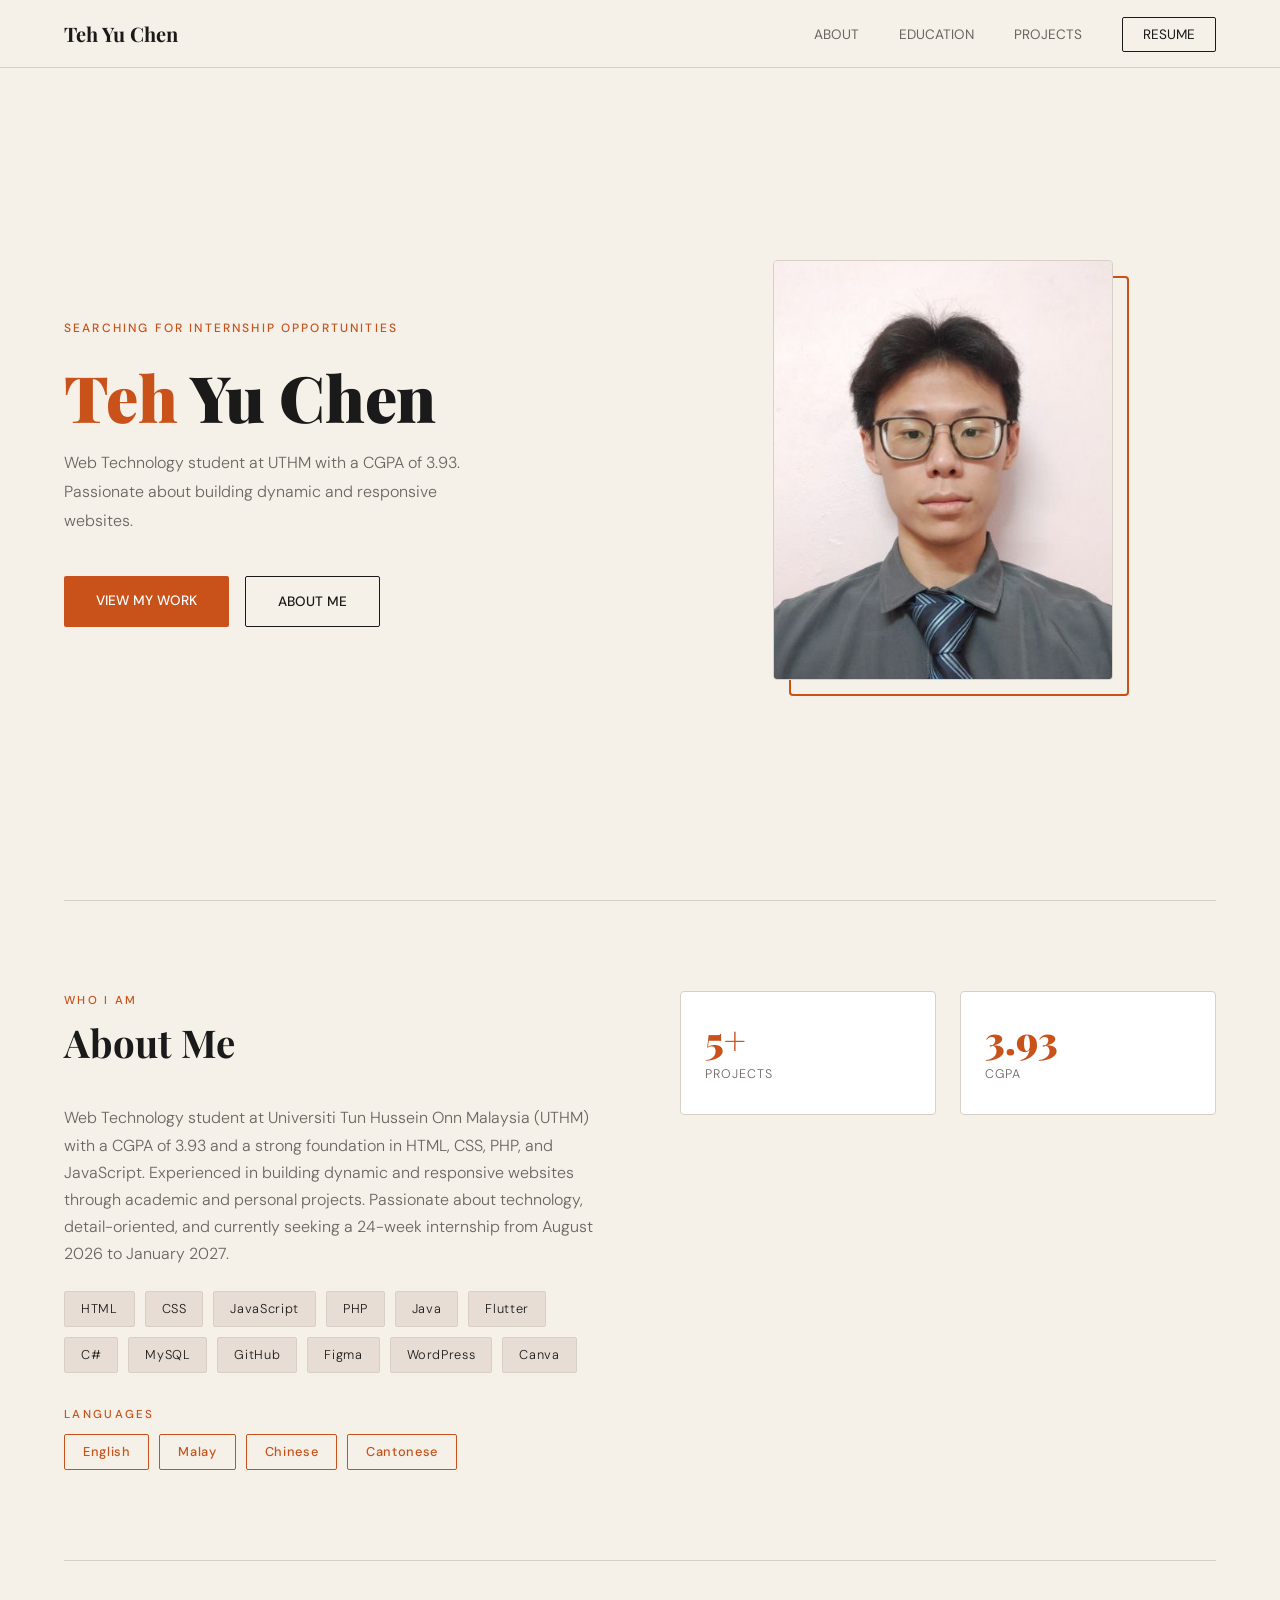
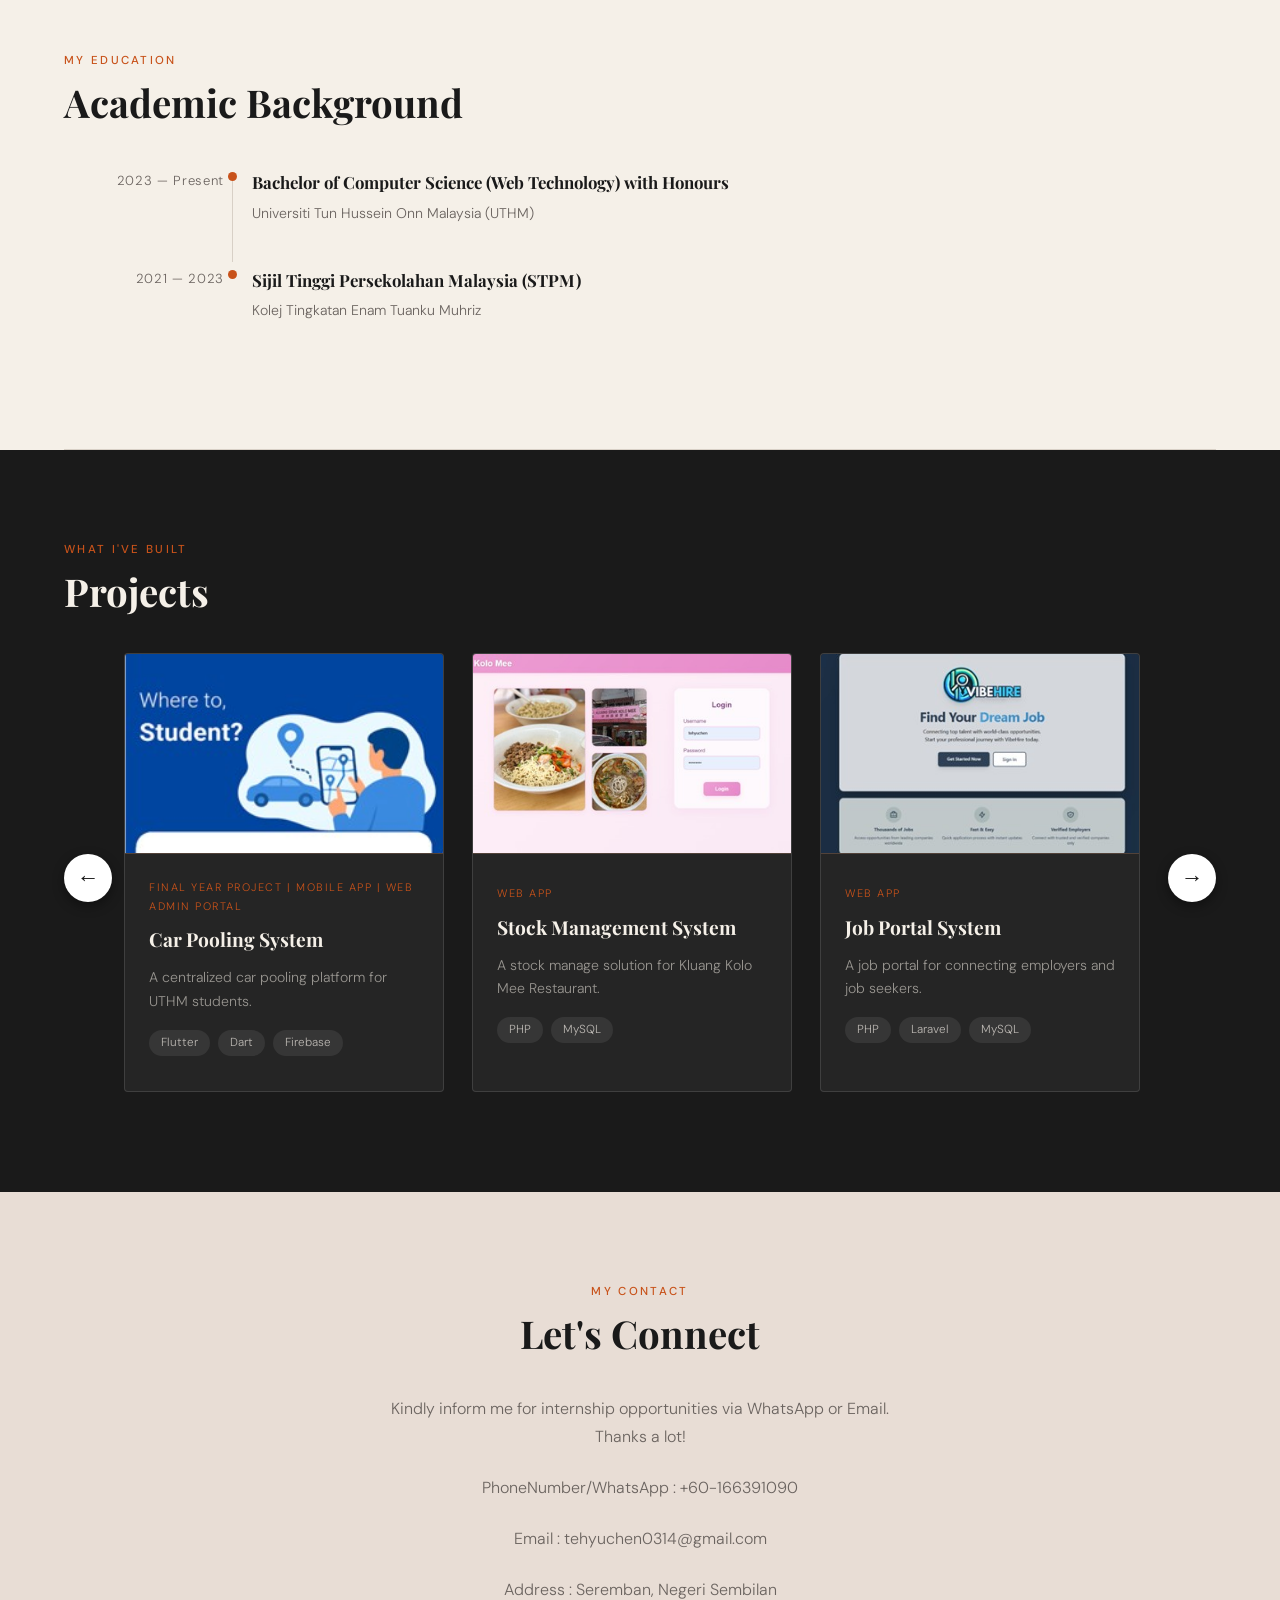
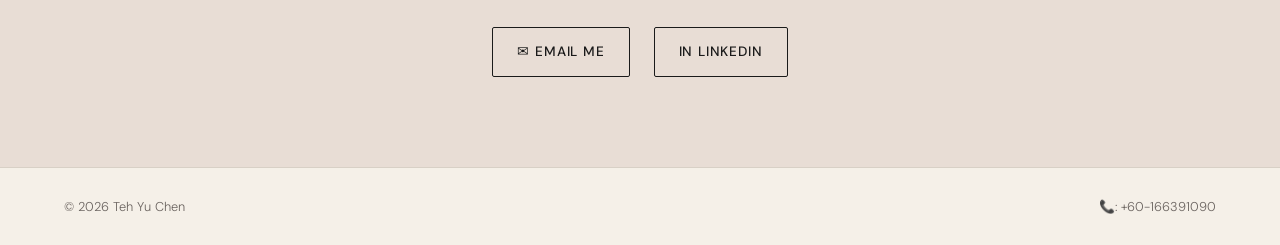
==== commit 117cd82c: "Edit resume nav bar" ====
--- a/index.html
+++ b/index.html
@@ -15,7 +15,7 @@
     <li class="hide-mobile"><a href="#about">About</a></li>
     <li class="hide-mobile"><a href="#education">Education</a></li>
     <li class="hide-mobile"><a href="#projects">Projects</a></li>
-    <li><a class="btn-resume" href="resume.html" download>⬇ Resume</a></li>
+    <li><a class="btn-resume" href="resume.html">Resume</a></li>
   </ul>
 </nav>
 
